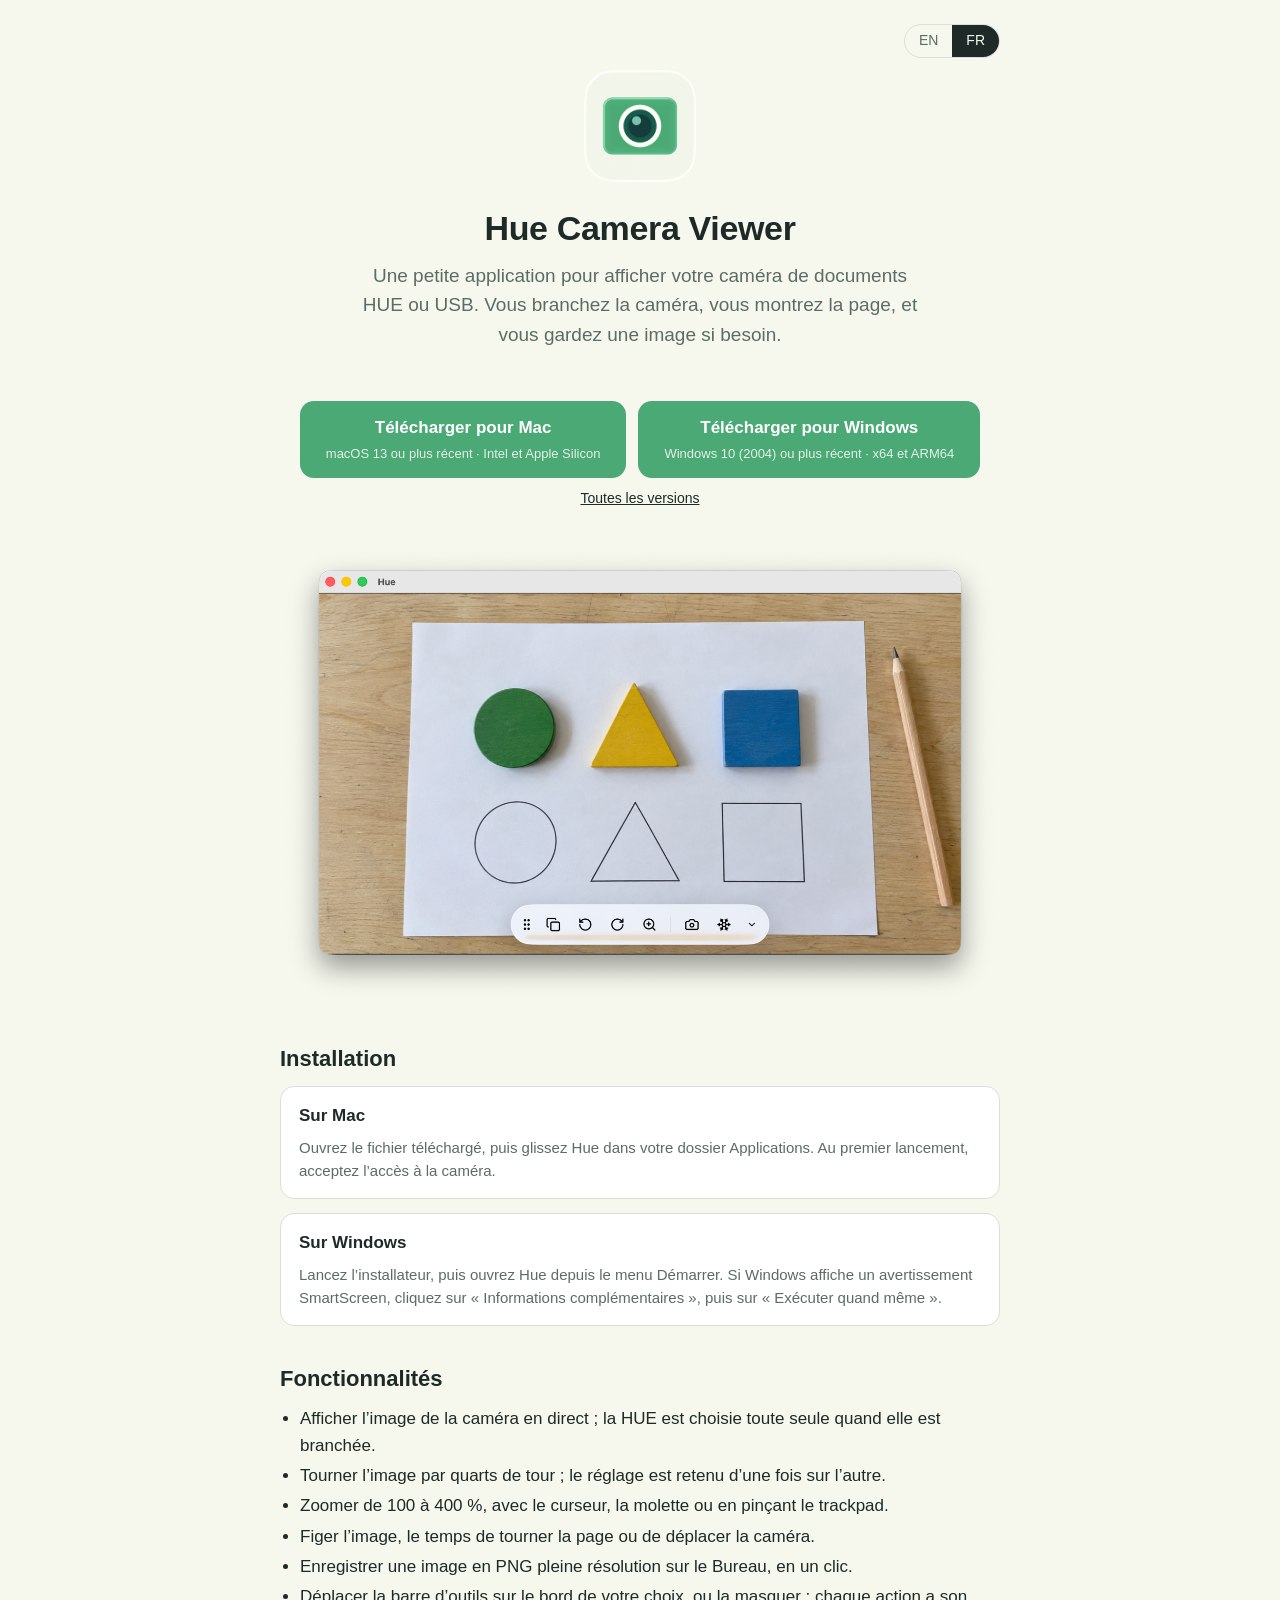
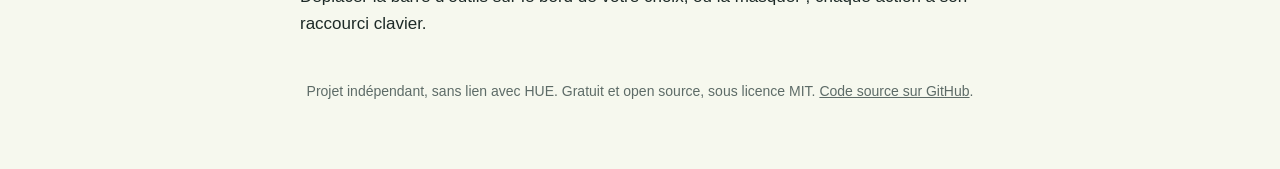
==== docs/fr/index.html @ 90104df3 "Add a website for GitHub Pages" ====
<!doctype html>
<html lang="fr">
<head>
  <meta charset="utf-8">
  <meta name="viewport" content="width=device-width, initial-scale=1">
  <title>Hue Camera Viewer</title>
  <meta name="description" content="Une petite application pour afficher votre caméra de documents HUE ou USB, sur Mac et Windows.">
  <link rel="canonical" href="https://piitaya.github.io/hue-camera-viewer/fr/">
  <link rel="alternate" hreflang="en" href="https://piitaya.github.io/hue-camera-viewer/">
  <link rel="alternate" hreflang="fr" href="https://piitaya.github.io/hue-camera-viewer/fr/">
  <link rel="alternate" hreflang="x-default" href="https://piitaya.github.io/hue-camera-viewer/">
  <link rel="icon" href="../favicon.svg" type="image/svg+xml">
  <link rel="icon" href="../favicon-32.png" sizes="32x32" type="image/png">
  <link rel="apple-touch-icon" href="../apple-touch-icon.png">
  <meta name="theme-color" content="#f6f8ee" media="(prefers-color-scheme: light)">
  <meta name="theme-color" content="#161a19" media="(prefers-color-scheme: dark)">
  <meta property="og:type" content="website">
  <meta property="og:site_name" content="Hue Camera Viewer">
  <meta property="og:title" content="Hue Camera Viewer">
  <meta property="og:description" content="Une petite application pour afficher votre caméra de documents HUE ou USB, sur Mac et Windows.">
  <meta property="og:url" content="https://piitaya.github.io/hue-camera-viewer/fr/">
  <meta property="og:locale" content="fr_FR">
  <meta property="og:image" content="https://piitaya.github.io/hue-camera-viewer/og.png">
  <meta property="og:image:width" content="1200">
  <meta property="og:image:height" content="630">
  <meta property="og:image:alt" content="Hue Camera Viewer affichant une feuille avec des formes en bois">
  <meta name="twitter:card" content="summary_large_image">
  <meta name="twitter:title" content="Hue Camera Viewer">
  <meta name="twitter:description" content="Une petite application pour afficher votre caméra de documents HUE ou USB, sur Mac et Windows.">
  <meta name="twitter:image" content="https://piitaya.github.io/hue-camera-viewer/og.png">
  <link rel="stylesheet" href="../style.css">
  <script type="application/ld+json">
  {
    "@context": "https://schema.org",
    "@type": "SoftwareApplication",
    "name": "Hue Camera Viewer",
    "description": "Une petite application pour afficher votre caméra de documents HUE ou USB, sur Mac et Windows.",
    "url": "https://piitaya.github.io/hue-camera-viewer/fr/",
    "inLanguage": "fr",
    "applicationCategory": "EducationalApplication",
    "operatingSystem": "macOS 13+, Windows 10+",
    "offers": { "@type": "Offer", "price": "0", "priceCurrency": "EUR" },
    "license": "https://opensource.org/licenses/MIT",
    "image": "https://piitaya.github.io/hue-camera-viewer/og.png",
    "downloadUrl": "https://github.com/piitaya/hue-camera-viewer/releases/latest"
  }
  </script>
</head>
<body>
<main>
  <header>
    <nav class="lang" aria-label="Langue">
      <a href="../" lang="en" hreflang="en">EN</a>
      <a href="./" lang="fr" hreflang="fr" aria-current="page">FR</a>
    </nav>
  </header>

  <div class="hero">
    <img class="icon" src="../hue.png" alt="">
    <h1>Hue Camera Viewer</h1>
    <p class="tagline">Une petite application pour afficher votre caméra de documents HUE ou USB. Vous branchez la caméra, vous montrez la page, et vous gardez une image si besoin.</p>
    <span class="version" id="version" data-prefix="Version " hidden></span>
  </div>

  <div class="downloads">
    <a class="button" href="https://github.com/piitaya/hue-camera-viewer/releases/latest/download/Hue-Camera-Viewer-macOS.dmg">
      Télécharger pour Mac
      <small>macOS 13 ou plus récent · Intel et Apple Silicon</small>
    </a>
    <a class="button" href="https://github.com/piitaya/hue-camera-viewer/releases/latest/download/Hue-Camera-Viewer-Windows.exe">
      Télécharger pour Windows
      <small>Windows 10 (2004) ou plus récent · x64 et ARM64</small>
    </a>
  </div>
  <p class="all"><a href="https://github.com/piitaya/hue-camera-viewer/releases">Toutes les versions</a></p>

  <img class="screenshot" src="../screenshot.png" width="1400" height="900" alt="Hue Camera Viewer affichant une feuille avec des formes en bois, la barre d’outils en bas">

  <section>
    <h2>Installation</h2>
    <div class="install">
      <div class="card">
        <h3>Sur Mac</h3>
        <p>Ouvrez le fichier téléchargé, puis glissez Hue dans votre dossier Applications. Au premier lancement, acceptez l’accès à la caméra.</p>
      </div>
      <div class="card">
        <h3>Sur Windows</h3>
        <p>Lancez l’installateur, puis ouvrez Hue depuis le menu Démarrer. Si Windows affiche un avertissement SmartScreen, cliquez sur « Informations complémentaires », puis sur « Exécuter quand même ».</p>
      </div>
    </div>
  </section>

  <section>
    <h2>Fonctionnalités</h2>
    <ul>
      <li>Afficher l’image de la caméra en direct ; la HUE est choisie toute seule quand elle est branchée.</li>
      <li>Tourner l’image par quarts de tour ; le réglage est retenu d’une fois sur l’autre.</li>
      <li>Zoomer de 100 à 400 %, avec le curseur, la molette ou en pinçant le trackpad.</li>
      <li>Figer l’image, le temps de tourner la page ou de déplacer la caméra.</li>
      <li>Enregistrer une image en PNG pleine résolution sur le Bureau, en un clic.</li>
      <li>Déplacer la barre d’outils sur le bord de votre choix, ou la masquer ; chaque action a son raccourci clavier.</li>
    </ul>
  </section>

  <footer>
    <p>Projet indépendant, sans lien avec HUE. Gratuit et open source, sous licence MIT. <a href="https://github.com/piitaya/hue-camera-viewer">Code source sur GitHub</a>.</p>
  </footer>
</main>
<script src="../version.js"></script>
</body>
</html>
---- docs/style.css ----
:root {
  color-scheme: light dark;
  --ink: #1d2a27;
  --muted: #5d6b67;
  --paper: #f6f8ee;
  --card: #ffffff;
  --line: #d9dfd9;
  --accent: #4aa974;
  --accent-ink: #ffffff;
}
@media (prefers-color-scheme: dark) {
  :root {
    --ink: #eef2ef;
    --muted: #a5b0ab;
    --paper: #161a19;
    --card: #1f2423;
    --line: #333b38;
    --accent: #59b480;
    --accent-ink: #0d1a14;
  }
}
* { box-sizing: border-box; }
body {
  margin: 0;
  font: 17px/1.55 -apple-system, BlinkMacSystemFont, "Segoe UI", Roboto, Helvetica, Arial, sans-serif;
  color: var(--ink);
  background: var(--paper);
}
main { max-width: 760px; margin: 0 auto; padding: 24px 20px 56px; }
header { display: flex; justify-content: flex-end; }
.lang { display: inline-flex; border: 1px solid var(--line); border-radius: 999px; overflow: hidden; font-size: 14px; }
.lang a { padding: 5px 14px; color: var(--muted); text-decoration: none; }
.lang a[aria-current="page"] { background: var(--ink); color: var(--paper); }
.hero { text-align: center; margin-top: 12px; }
.hero .icon { width: 112px; height: 112px; }
h1 { font-size: 34px; margin: 12px 0 6px; letter-spacing: -0.01em; }
.tagline { font-size: 19px; color: var(--muted); margin: 0 auto; max-width: 560px; }
.version { display: inline-block; margin-top: 12px; font-size: 14px; color: var(--muted); }
.downloads { display: flex; flex-wrap: wrap; gap: 12px; justify-content: center; margin: 26px 0 10px; }
.button {
  display: inline-flex; flex-direction: column; align-items: center; gap: 2px;
  padding: 14px 26px; border-radius: 14px; text-decoration: none;
  background: var(--accent); color: var(--accent-ink); font-weight: 600; min-width: 220px;
}
.button small { font-weight: 400; font-size: 13px; opacity: 0.85; }
.all { text-align: center; font-size: 14px; }
.all a, footer a { color: inherit; }
.screenshot { display: block; width: 100%; height: auto; margin: 34px 0 8px; }
section { margin-top: 36px; }
h2 { font-size: 22px; margin: 0 0 10px; }
p { margin: 0 0 10px; }
.install { display: grid; gap: 14px; }
.card { background: var(--card); border: 1px solid var(--line); border-radius: 14px; padding: 16px 18px; }
.card h3 { margin: 0 0 6px; font-size: 17px; }
.card p { margin: 0; color: var(--muted); font-size: 15px; }
ul { padding-left: 20px; margin: 0; }
li { margin: 4px 0; }
footer { margin-top: 44px; font-size: 14px; color: var(--muted); text-align: center; }
@media (max-width: 480px) {
  h1 { font-size: 28px; }
  .button { width: 100%; }
}
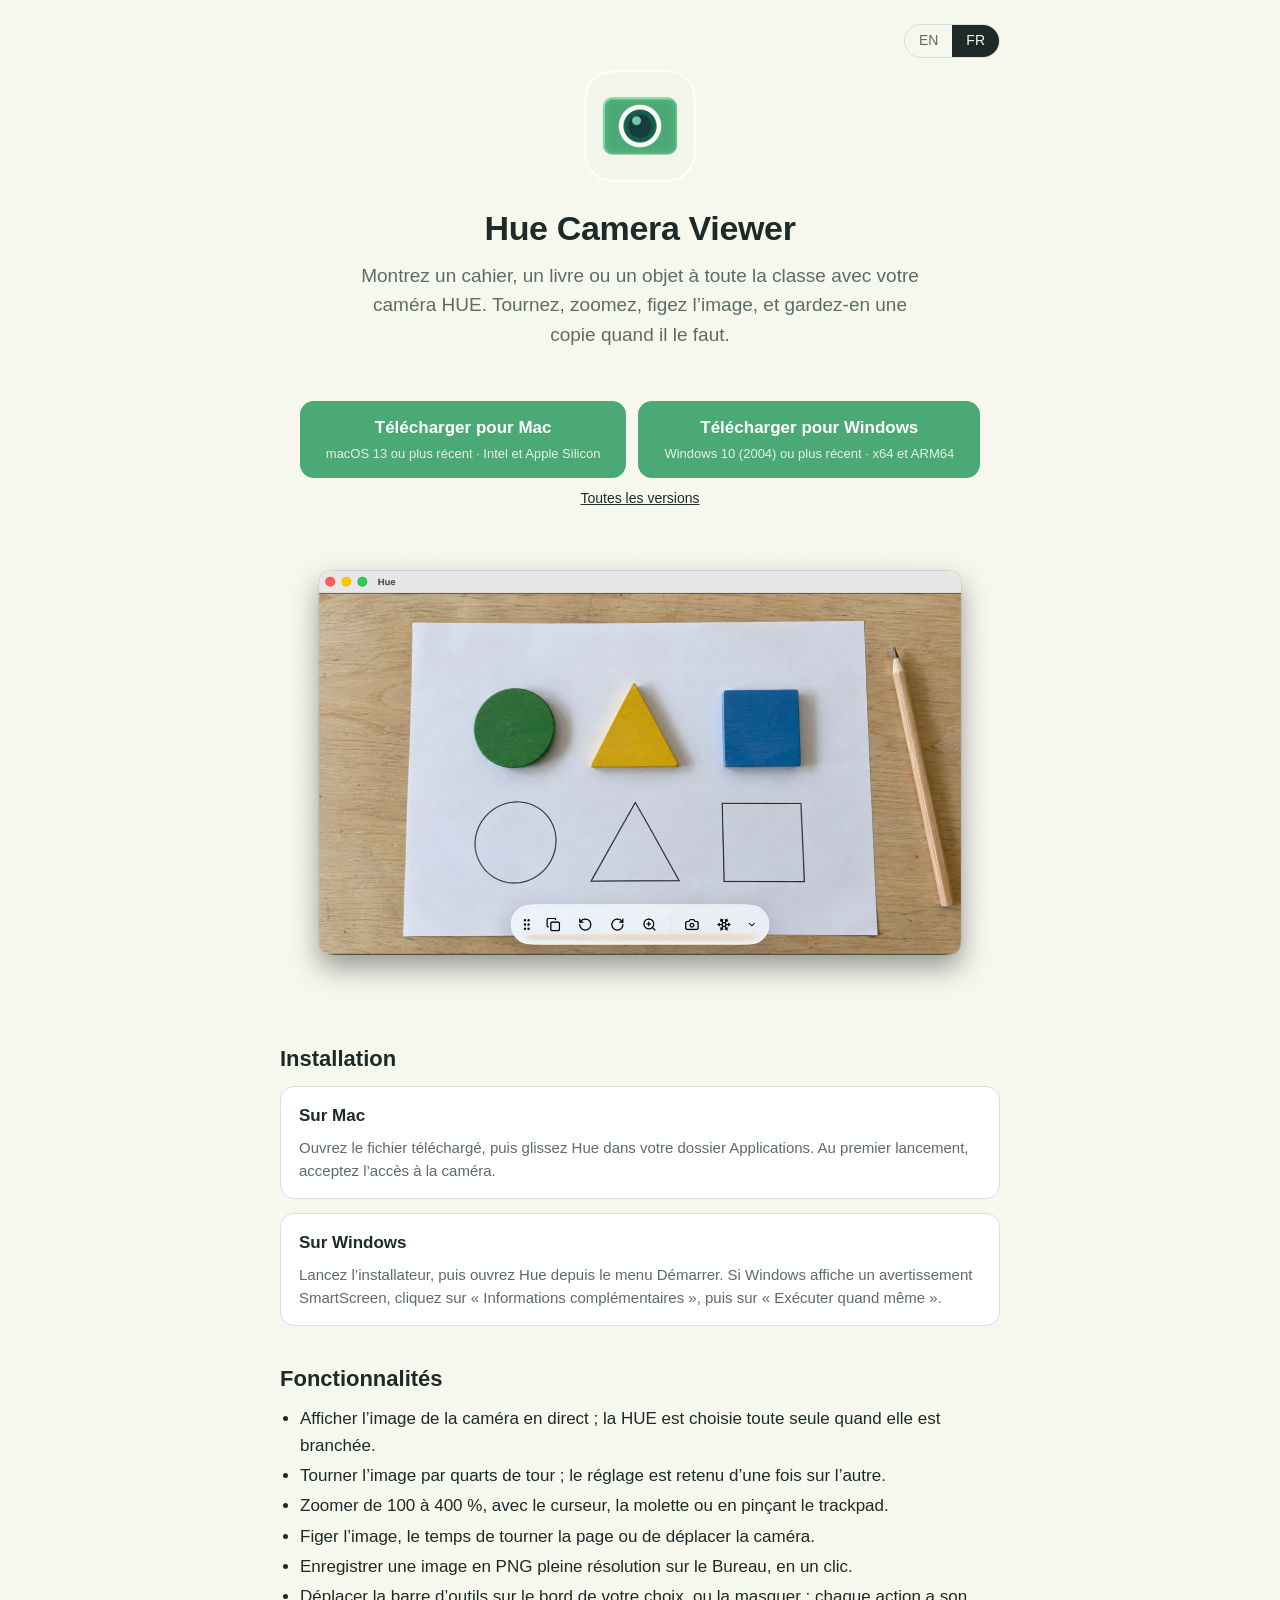
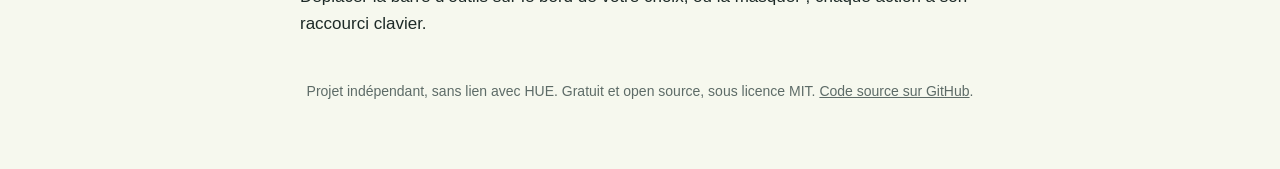
==== commit b53eb5ab: "Rewrite the website pitch for the classroom" ====
--- a/docs/fr/index.html
+++ b/docs/fr/index.html
@@ -58,7 +58,7 @@
   <div class="hero">
     <img class="icon" src="../hue.png" alt="">
     <h1>Hue Camera Viewer</h1>
-    <p class="tagline">Une petite application pour afficher votre caméra de documents HUE ou USB. Vous branchez la caméra, vous montrez la page, et vous gardez une image si besoin.</p>
+    <p class="tagline">Montrez un cahier, un livre ou un objet à toute la classe avec votre caméra HUE. Tournez, zoomez, figez l’image, et gardez-en une copie quand il le faut.</p>
     <span class="version" id="version" data-prefix="Version " hidden></span>
   </div>
 
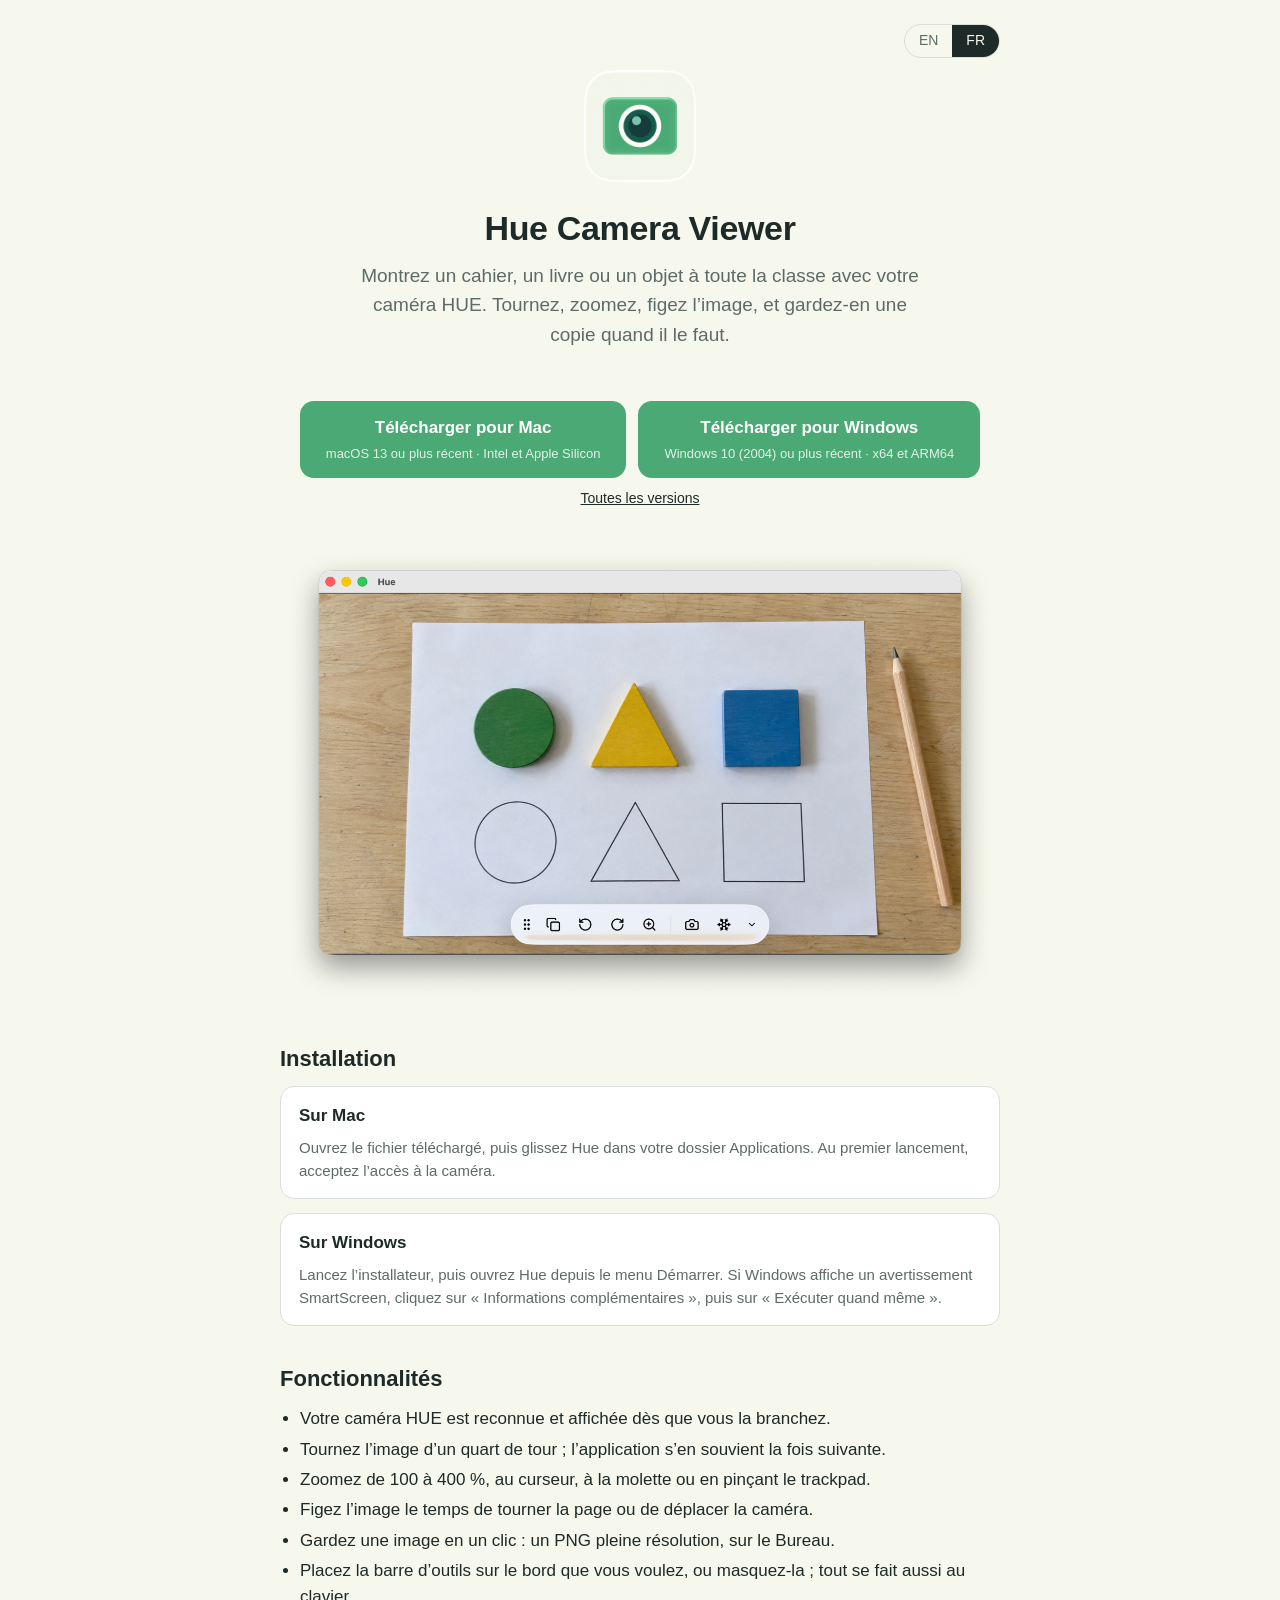
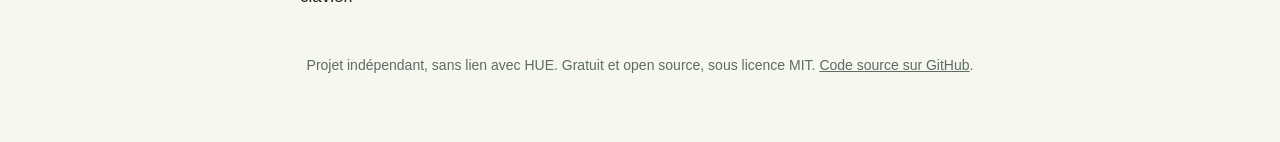
==== commit 4323c38f: "Rewrite the website feature list for the classroom" ====
--- a/docs/fr/index.html
+++ b/docs/fr/index.html
@@ -93,12 +93,12 @@
   <section>
     <h2>Fonctionnalités</h2>
     <ul>
-      <li>Afficher l’image de la caméra en direct ; la HUE est choisie toute seule quand elle est branchée.</li>
-      <li>Tourner l’image par quarts de tour ; le réglage est retenu d’une fois sur l’autre.</li>
-      <li>Zoomer de 100 à 400 %, avec le curseur, la molette ou en pinçant le trackpad.</li>
-      <li>Figer l’image, le temps de tourner la page ou de déplacer la caméra.</li>
-      <li>Enregistrer une image en PNG pleine résolution sur le Bureau, en un clic.</li>
-      <li>Déplacer la barre d’outils sur le bord de votre choix, ou la masquer ; chaque action a son raccourci clavier.</li>
+      <li>Votre caméra HUE est reconnue et affichée dès que vous la branchez.</li>
+      <li>Tournez l’image d’un quart de tour ; l’application s’en souvient la fois suivante.</li>
+      <li>Zoomez de 100 à 400 %, au curseur, à la molette ou en pinçant le trackpad.</li>
+      <li>Figez l’image le temps de tourner la page ou de déplacer la caméra.</li>
+      <li>Gardez une image en un clic : un PNG pleine résolution, sur le Bureau.</li>
+      <li>Placez la barre d’outils sur le bord que vous voulez, ou masquez-la ; tout se fait aussi au clavier.</li>
     </ul>
   </section>
 
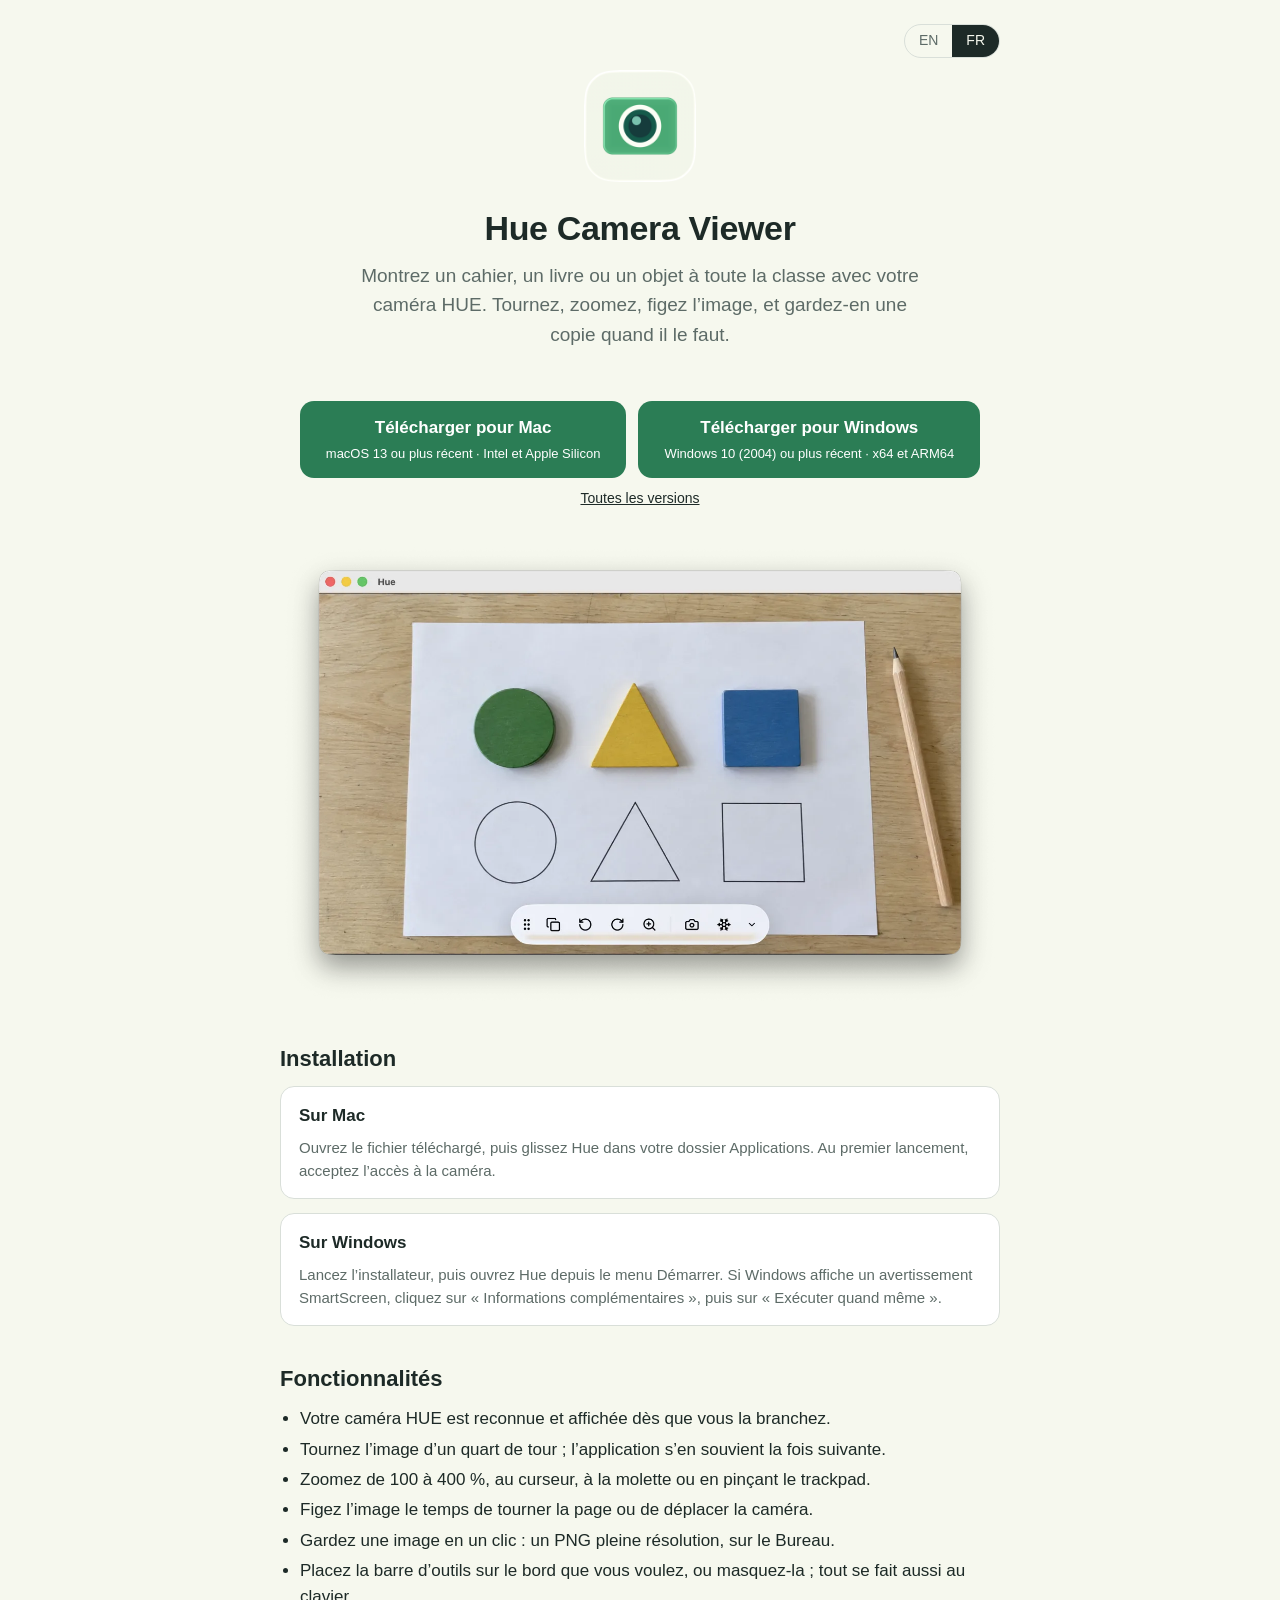
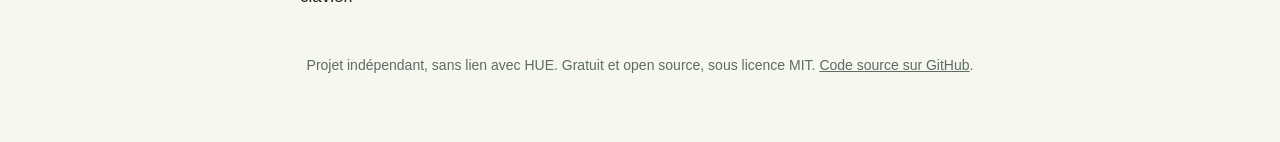
==== commit 8f75f166: "Fix the download button contrast and serve the website screenshot as WebP" ====
--- a/docs/fr/index.html
+++ b/docs/fr/index.html
@@ -74,7 +74,7 @@
   </div>
   <p class="all"><a href="https://github.com/piitaya/hue-camera-viewer/releases">Toutes les versions</a></p>
 
-  <img class="screenshot" src="../screenshot.png" width="1400" height="900" alt="Hue Camera Viewer affichant une feuille avec des formes en bois, la barre d’outils en bas">
+  <img class="screenshot" src="../screenshot.webp" width="1400" height="900" alt="Hue Camera Viewer affichant une feuille avec des formes en bois, la barre d’outils en bas">
 
   <section>
     <h2>Installation</h2>
--- a/docs/style.css
+++ b/docs/style.css
@@ -5,7 +5,7 @@
   --paper: #f6f8ee;
   --card: #ffffff;
   --line: #d9dfd9;
-  --accent: #4aa974;
+  --accent: #2b7d55;
   --accent-ink: #ffffff;
 }
 @media (prefers-color-scheme: dark) {
@@ -42,7 +42,7 @@
   padding: 14px 26px; border-radius: 14px; text-decoration: none;
   background: var(--accent); color: var(--accent-ink); font-weight: 600; min-width: 220px;
 }
-.button small { font-weight: 400; font-size: 13px; opacity: 0.85; }
+.button small { font-weight: 400; font-size: 13px; }
 .all { text-align: center; font-size: 14px; }
 .all a, footer a { color: inherit; }
 .screenshot { display: block; width: 100%; height: auto; margin: 34px 0 8px; }
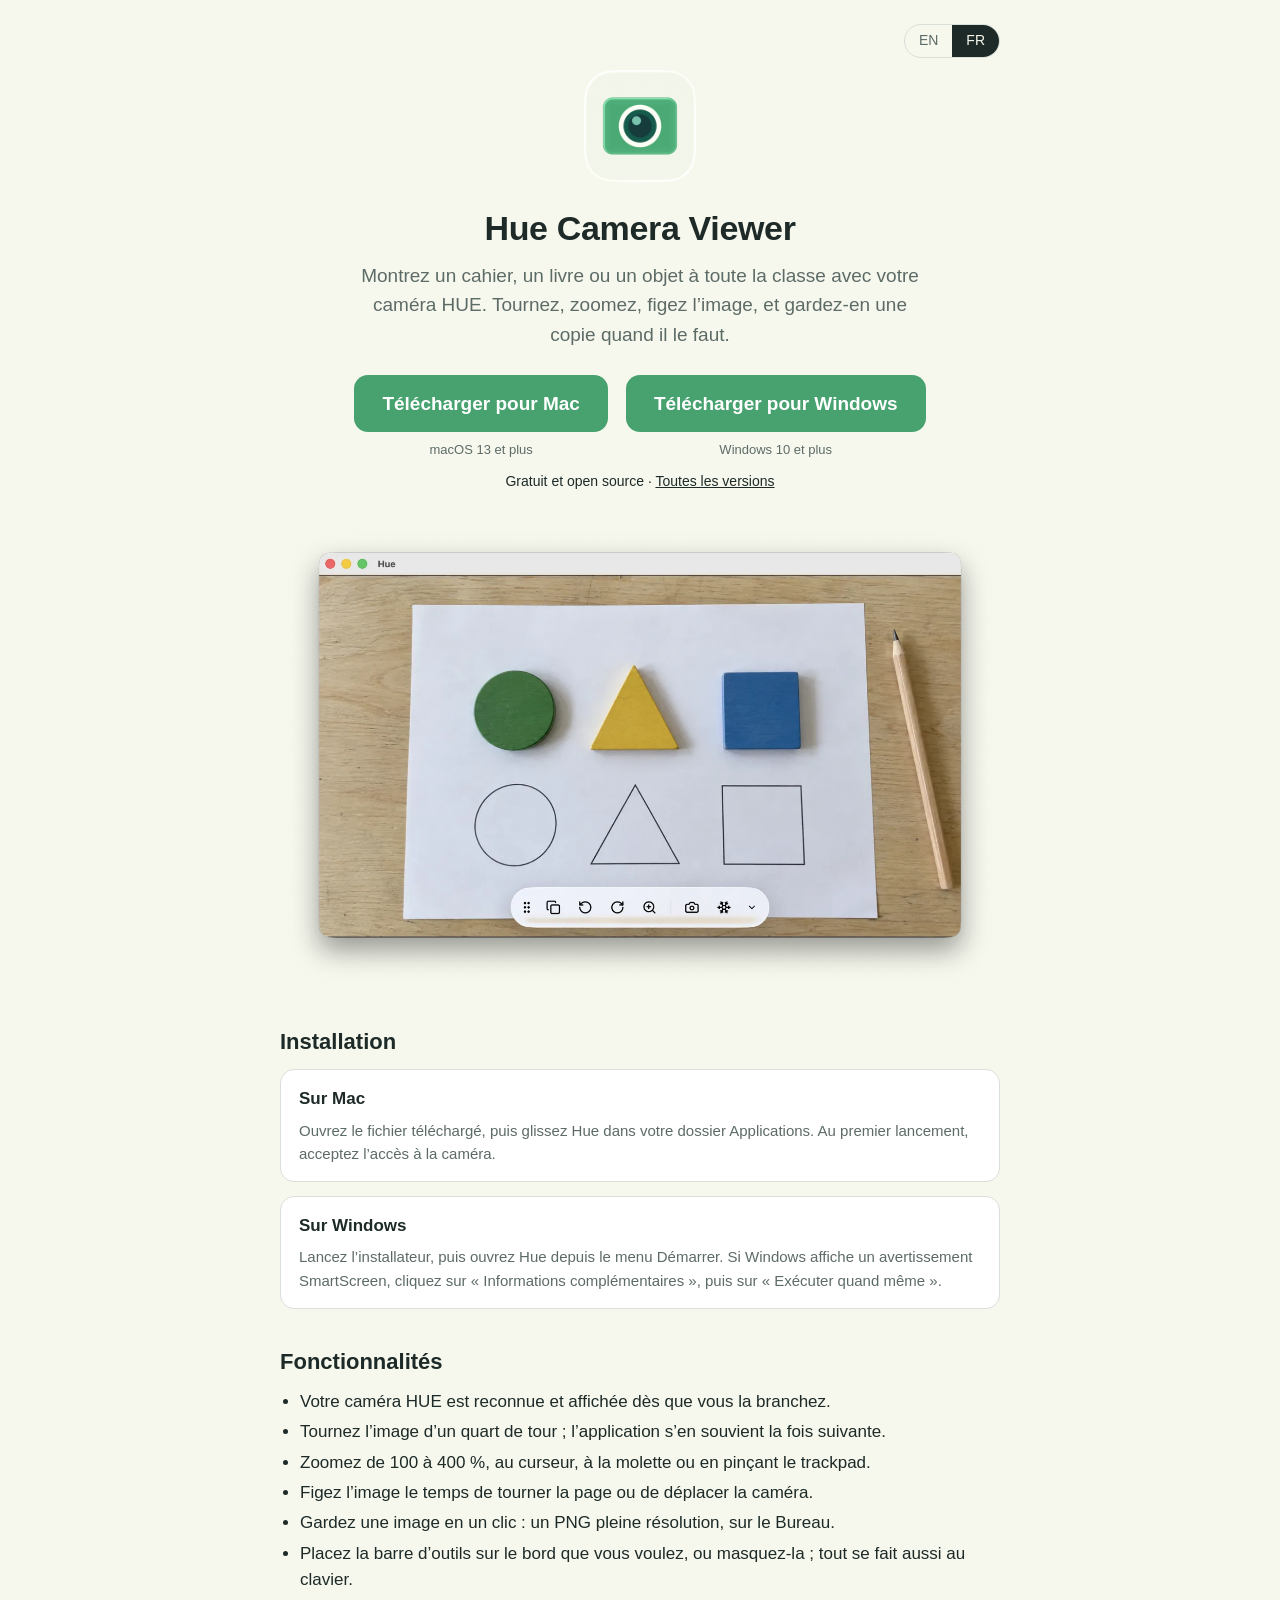
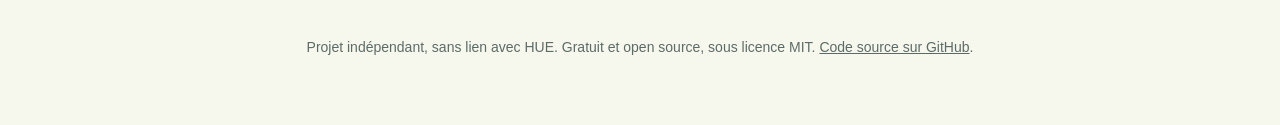
==== commit bb2dede2: "Drop the fetched version label and lighten the download buttons" ====
--- a/docs/fr/index.html
+++ b/docs/fr/index.html
@@ -59,20 +59,19 @@
     <img class="icon" src="../hue.png" alt="">
     <h1>Hue Camera Viewer</h1>
     <p class="tagline">Montrez un cahier, un livre ou un objet à toute la classe avec votre caméra HUE. Tournez, zoomez, figez l’image, et gardez-en une copie quand il le faut.</p>
-    <span class="version" id="version" data-prefix="Version " hidden></span>
   </div>
 
   <div class="downloads">
-    <a class="button" href="https://github.com/piitaya/hue-camera-viewer/releases/latest/download/Hue-Camera-Viewer-macOS.dmg">
-      Télécharger pour Mac
-      <small>macOS 13 ou plus récent · Intel et Apple Silicon</small>
-    </a>
-    <a class="button" href="https://github.com/piitaya/hue-camera-viewer/releases/latest/download/Hue-Camera-Viewer-Windows.exe">
-      Télécharger pour Windows
-      <small>Windows 10 (2004) ou plus récent · x64 et ARM64</small>
-    </a>
+    <div class="download">
+      <a class="button" href="https://github.com/piitaya/hue-camera-viewer/releases/latest/download/Hue-Camera-Viewer-macOS.dmg">Télécharger pour Mac</a>
+      <small>macOS 13 et plus</small>
+    </div>
+    <div class="download">
+      <a class="button" href="https://github.com/piitaya/hue-camera-viewer/releases/latest/download/Hue-Camera-Viewer-Windows.exe">Télécharger pour Windows</a>
+      <small>Windows 10 et plus</small>
+    </div>
   </div>
-  <p class="all"><a href="https://github.com/piitaya/hue-camera-viewer/releases">Toutes les versions</a></p>
+  <p class="all">Gratuit et open source · <a href="https://github.com/piitaya/hue-camera-viewer/releases">Toutes les versions</a></p>
 
   <img class="screenshot" src="../screenshot.webp" width="1400" height="900" alt="Hue Camera Viewer affichant une feuille avec des formes en bois, la barre d’outils en bas">
 
@@ -106,6 +105,5 @@
     <p>Projet indépendant, sans lien avec HUE. Gratuit et open source, sous licence MIT. <a href="https://github.com/piitaya/hue-camera-viewer">Code source sur GitHub</a>.</p>
   </footer>
 </main>
-<script src="../version.js"></script>
 </body>
 </html>
--- a/docs/style.css
+++ b/docs/style.css
@@ -5,7 +5,7 @@
   --paper: #f6f8ee;
   --card: #ffffff;
   --line: #d9dfd9;
-  --accent: #2b7d55;
+  --accent: #47a26f;
   --accent-ink: #ffffff;
 }
 @media (prefers-color-scheme: dark) {
@@ -35,14 +35,14 @@
 .hero .icon { width: 112px; height: 112px; }
 h1 { font-size: 34px; margin: 12px 0 6px; letter-spacing: -0.01em; }
 .tagline { font-size: 19px; color: var(--muted); margin: 0 auto; max-width: 560px; }
-.version { display: inline-block; margin-top: 12px; font-size: 14px; color: var(--muted); }
-.downloads { display: flex; flex-wrap: wrap; gap: 12px; justify-content: center; margin: 26px 0 10px; }
+.downloads { display: flex; flex-wrap: wrap; gap: 18px; justify-content: center; margin: 26px 0 10px; }
+.download { display: flex; flex-direction: column; align-items: center; gap: 8px; }
 .button {
-  display: inline-flex; flex-direction: column; align-items: center; gap: 2px;
-  padding: 14px 26px; border-radius: 14px; text-decoration: none;
-  background: var(--accent); color: var(--accent-ink); font-weight: 600; min-width: 220px;
+  display: inline-flex; justify-content: center; align-items: center;
+  padding: 14px 28px; border-radius: 14px; text-decoration: none;
+  background: var(--accent); color: var(--accent-ink); font-size: 19px; font-weight: 700; min-width: 240px;
 }
-.button small { font-weight: 400; font-size: 13px; }
+.download small { font-size: 13px; color: var(--muted); }
 .all { text-align: center; font-size: 14px; }
 .all a, footer a { color: inherit; }
 .screenshot { display: block; width: 100%; height: auto; margin: 34px 0 8px; }
@@ -58,5 +58,5 @@
 footer { margin-top: 44px; font-size: 14px; color: var(--muted); text-align: center; }
 @media (max-width: 480px) {
   h1 { font-size: 28px; }
-  .button { width: 100%; }
+  .download, .button { width: 100%; }
 }
